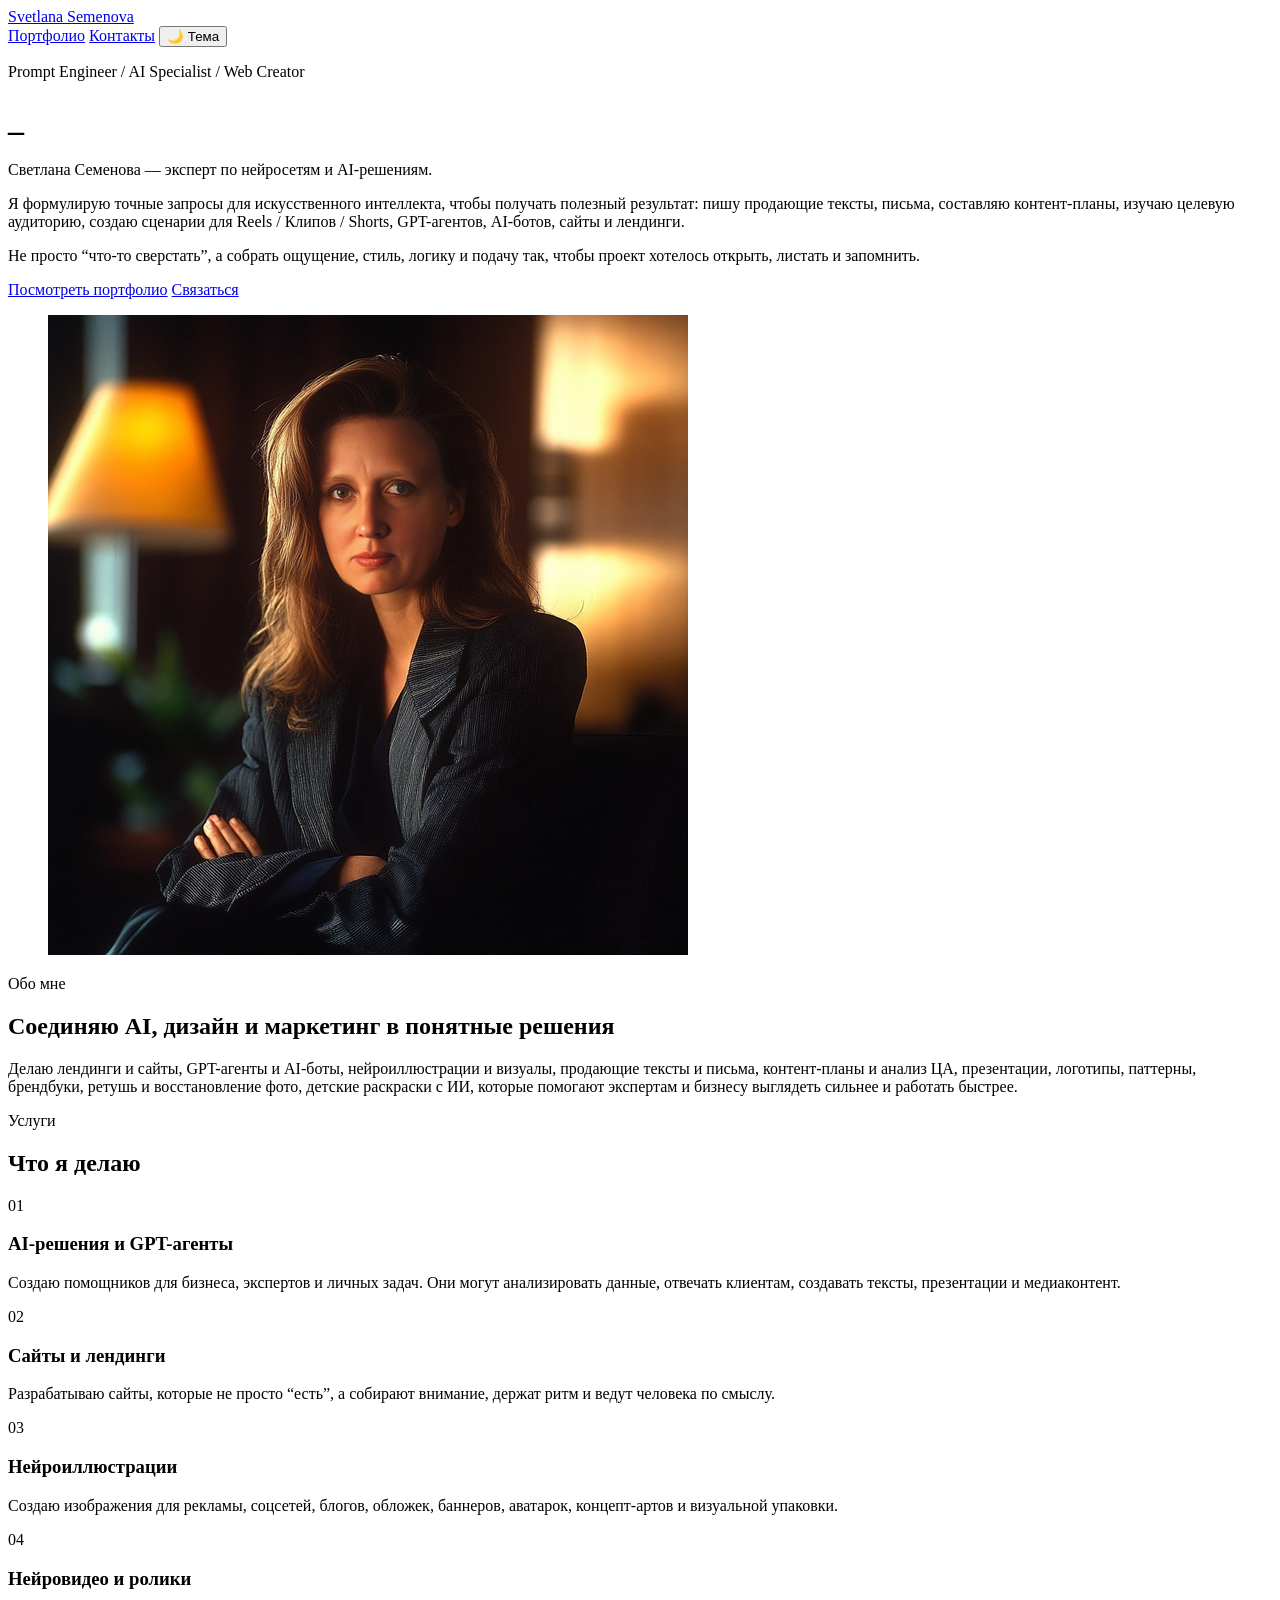
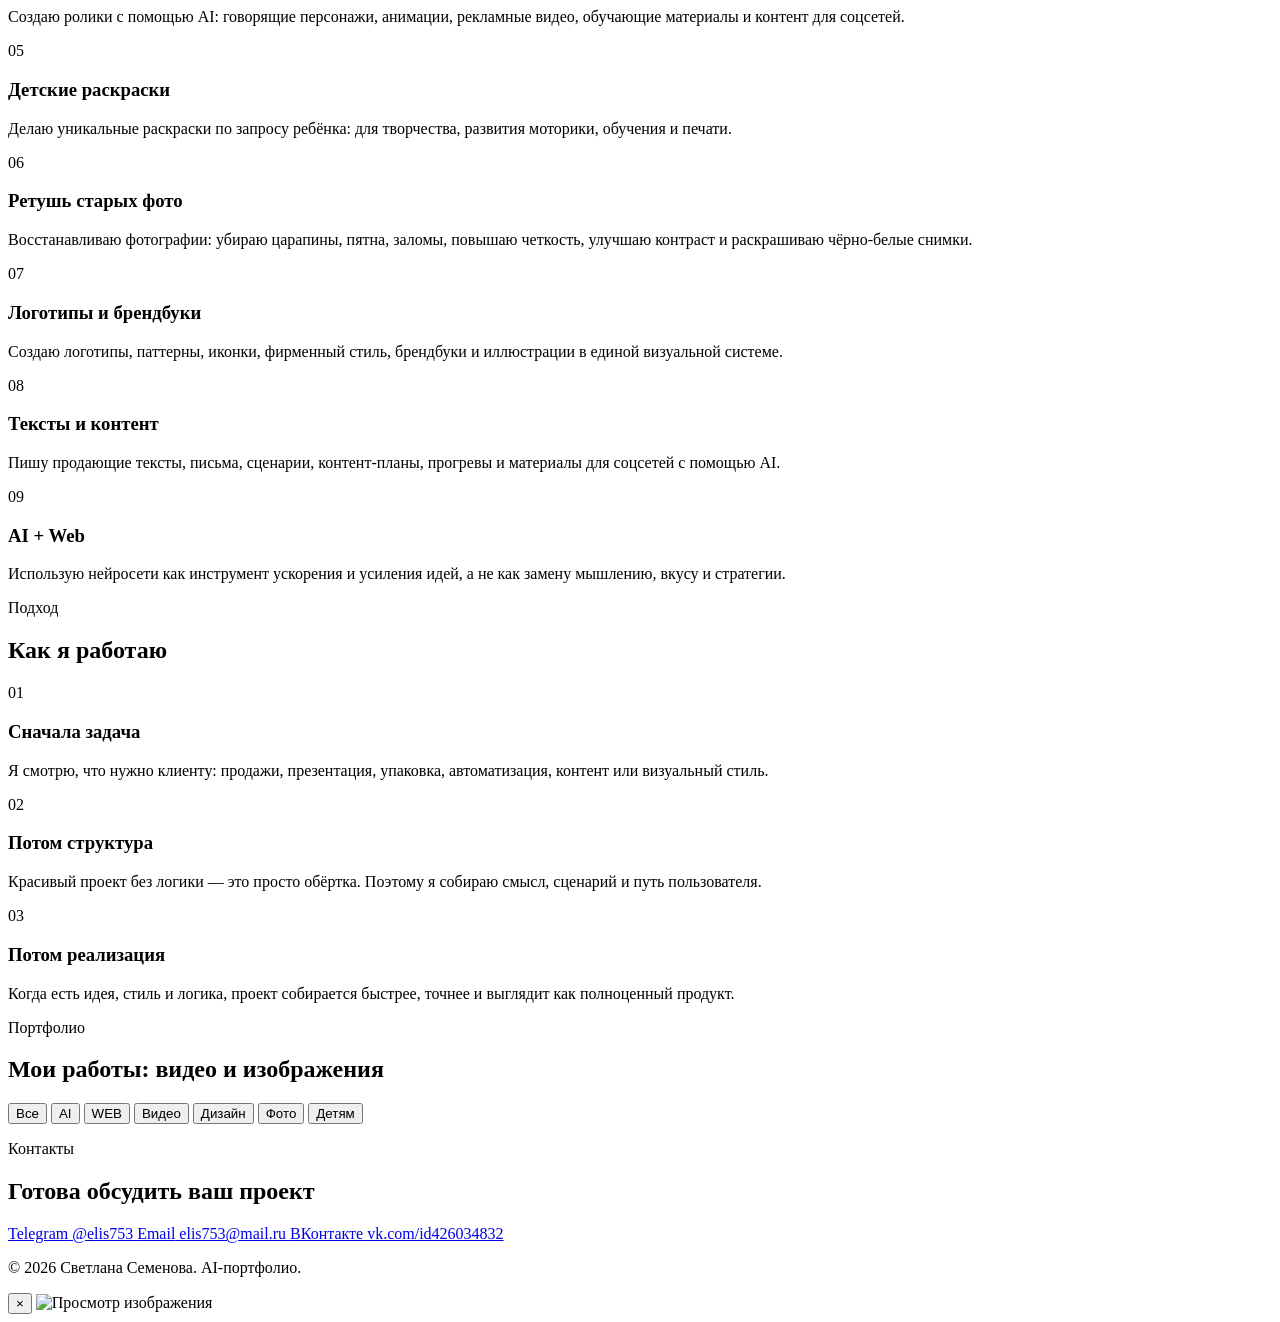
==== index.html @ 078defa5 "Add files via upload" ====
<!DOCTYPE html>
<html lang="ru">
<head>
  <meta charset="UTF-8" />
  <meta name="viewport" content="width=device-width, initial-scale=1.0" />
  <meta name="description" content="Портфолио Светланы Семеновой: AI-проекты, сайты, визуал, тексты и digital-решения." />
  <title>Светлана Семенова - AI-портфолио</title>
  <link rel="preconnect" href="https://fonts.googleapis.com" />
  <link rel="preconnect" href="https://fonts.gstatic.com" crossorigin />
  <link href="https://fonts.googleapis.com/css2?family=Manrope:wght@400;500;700;800&family=Unbounded:wght@400;600;700&display=swap" rel="stylesheet" />
  <link rel="stylesheet" href="./assets/styles.css" />
</head>
<body>
  <header class="hero" id="top">
    <div class="hero-overlay"></div>
    <nav class="nav container">
      <a class="brand" href="#top">Svetlana Semenova</a>
      <div class="nav-actions">
        <a href="#portfolio" class="nav-link">Портфолио</a>
        <a href="#contacts" class="nav-link">Контакты</a>
        <button class="theme-toggle" id="themeToggle" type="button" aria-label="Переключить тему">
          <span class="theme-toggle__icon" aria-hidden="true">🌙</span>
          <span class="theme-toggle__text">Тема</span>
        </button>
      </div>
    </nav>

    <div class="container hero-content reveal">
      <div class="hero-layout">
        <div class="hero-text">
          <p class="badge">Prompt Engineer / AI Specialist / Web Creator</p>
          <h1>
            <span class="gradient-text" id="heroTypingText"></span>
            <span class="hero-typing-cursor" id="heroTypingCursor">_</span>
          </h1>
          <p class="hero-subtitle">
            Светлана Семенова — эксперт по нейросетям и AI-решениям.
          </p>
          <p class="hero-description">
            Я формулирую точные запросы для искусственного интеллекта, чтобы получать полезный результат:
            пишу продающие тексты, письма, составляю контент-планы, изучаю целевую аудиторию,
            создаю сценарии для Reels / Клипов / Shorts, GPT-агентов, AI-ботов, сайты и лендинги.
          </p>
          <p class="hero-description">
            Не просто “что-то сверстать”, а собрать ощущение, стиль, логику и подачу так,
            чтобы проект хотелось открыть, листать и запомнить.
          </p>
          <div class="buttons">
            <a href="#portfolio" class="btn btn-primary">Посмотреть портфолио</a>
            <a href="#contacts" class="btn btn-secondary">Связаться</a>
          </div>
        </div>
        <figure class="hero-avatar-wrap">
          <img class="hero-avatar" src="./аватар.jpg" alt="Аватар Светланы Семеновой" />
        </figure>
      </div>
      <div class="hero-line" aria-hidden="true"></div>
    </div>
  </header>

  <main>
    <section class="section section-soft reveal" id="about">
      <div class="container">
        <p class="badge">Обо мне</p>
        <h2>Соединяю AI, дизайн и маркетинг в понятные решения</h2>
        <p>
          Делаю лендинги и сайты, GPT-агенты и AI-боты, нейроиллюстрации и визуалы,
          продающие тексты и письма, контент-планы и анализ ЦА, презентации,
          логотипы, паттерны, брендбуки, ретушь и восстановление фото,
          детские раскраски с ИИ, которые помогают экспертам и бизнесу
          выглядеть сильнее и работать быстрее.
        </p>
      </div>
    </section>

    <section class="section reveal" id="services">
      <div class="container">
        <p class="badge">Услуги</p>
        <h2>Что я делаю</h2>
        <div class="grid cards-3">
          <article class="card">
            <div class="card-number">01</div>
            <h3>AI-решения и GPT-агенты</h3>
            <p>
              Создаю помощников для бизнеса, экспертов и личных задач.
              Они могут анализировать данные, отвечать клиентам, создавать тексты,
              презентации и медиаконтент.
            </p>
          </article>
          <article class="card">
            <div class="card-number">02</div>
            <h3>Сайты и лендинги</h3>
            <p>
              Разрабатываю сайты, которые не просто “есть”, а собирают внимание,
              держат ритм и ведут человека по смыслу.
            </p>
          </article>
          <article class="card">
            <div class="card-number">03</div>
            <h3>Нейроиллюстрации</h3>
            <p>
              Создаю изображения для рекламы, соцсетей, блогов, обложек,
              баннеров, аватарок, концепт-артов и визуальной упаковки.
            </p>
          </article>
          <article class="card">
            <div class="card-number">04</div>
            <h3>Нейровидео и ролики</h3>
            <p>
              Создаю ролики с помощью AI: говорящие персонажи, анимации,
              рекламные видео, обучающие материалы и контент для соцсетей.
            </p>
          </article>
          <article class="card">
            <div class="card-number">05</div>
            <h3>Детские раскраски</h3>
            <p>
              Делаю уникальные раскраски по запросу ребёнка:
              для творчества, развития моторики, обучения и печати.
            </p>
          </article>
          <article class="card">
            <div class="card-number">06</div>
            <h3>Ретушь старых фото</h3>
            <p>
              Восстанавливаю фотографии: убираю царапины, пятна, заломы,
              повышаю четкость, улучшаю контраст и раскрашиваю чёрно-белые снимки.
            </p>
          </article>
          <article class="card">
            <div class="card-number">07</div>
            <h3>Логотипы и брендбуки</h3>
            <p>
              Создаю логотипы, паттерны, иконки, фирменный стиль,
              брендбуки и иллюстрации в единой визуальной системе.
            </p>
          </article>
          <article class="card">
            <div class="card-number">08</div>
            <h3>Тексты и контент</h3>
            <p>
              Пишу продающие тексты, письма, сценарии, контент-планы,
              прогревы и материалы для соцсетей с помощью AI.
            </p>
          </article>
          <article class="card">
            <div class="card-number">09</div>
            <h3>AI + Web</h3>
            <p>
              Использую нейросети как инструмент ускорения и усиления идей,
              а не как замену мышлению, вкусу и стратегии.
            </p>
          </article>
        </div>
      </div>
    </section>

    <section class="section section-soft reveal" id="approach">
      <div class="container">
        <p class="badge">Подход</p>
        <h2>Как я работаю</h2>
        <div class="grid cards-3">
          <article class="card">
            <div class="card-number">01</div>
            <h3>Сначала задача</h3>
            <p>
              Я смотрю, что нужно клиенту: продажи, презентация, упаковка,
              автоматизация, контент или визуальный стиль.
            </p>
          </article>
          <article class="card">
            <div class="card-number">02</div>
            <h3>Потом структура</h3>
            <p>
              Красивый проект без логики — это просто обёртка.
              Поэтому я собираю смысл, сценарий и путь пользователя.
            </p>
          </article>
          <article class="card">
            <div class="card-number">03</div>
            <h3>Потом реализация</h3>
            <p>
              Когда есть идея, стиль и логика, проект собирается быстрее,
              точнее и выглядит как полноценный продукт.
            </p>
          </article>
        </div>
      </div>
    </section>

    <section class="section section-soft" id="portfolio">
      <div class="container">
        <p class="badge">Портфолио</p>
        <h2>Мои работы: видео и изображения</h2>
        <div class="portfolio-filters" id="portfolioFilters" aria-label="Фильтры портфолио">
          <button class="filter-btn is-active" type="button" data-filter="all">Все</button>
          <button class="filter-btn" type="button" data-filter="ai">AI</button>
          <button class="filter-btn" type="button" data-filter="web">WEB</button>
          <button class="filter-btn" type="button" data-filter="video">Видео</button>
          <button class="filter-btn" type="button" data-filter="design">Дизайн</button>
          <button class="filter-btn" type="button" data-filter="photo">Фото</button>
          <button class="filter-btn" type="button" data-filter="kids">Детям</button>
        </div>
        <div class="portfolio-tabs" id="portfolioTabs" aria-label="Папки портфолио"></div>
        <div class="grid cards-2" id="portfolioItems"></div>
      </div>
    </section>

    <section class="section" id="contacts">
      <div class="container">
        <p class="badge">Контакты</p>
        <h2>Готова обсудить ваш проект</h2>
        <div class="contacts">
          <a class="contact-card" href="https://t.me/Elis753" target="_blank" rel="noreferrer">
            <span>Telegram</span>
            @elis753
          </a>
          <a class="contact-card" href="mailto:elis753@mail.ru">
            <span>Email</span>
            elis753@mail.ru
          </a>
          <a class="contact-card" href="https://vk.com/id426034832" target="_blank" rel="noreferrer">
            <span>ВКонтакте</span>
            vk.com/id426034832
          </a>
        </div>
      </div>
    </section>
  </main>

  <footer class="footer">
    <div class="container">
      <p>© 2026 Светлана Семенова. AI-портфолио.</p>
    </div>
  </footer>

  <div class="lightbox" id="lightbox" aria-hidden="true">
    <button class="lightbox-close" id="lightboxClose" type="button" aria-label="Закрыть просмотр">×</button>
    <img id="lightboxImage" alt="Просмотр изображения" />
  </div>

  <script src="./assets/main.js"></script>
</body>
</html>
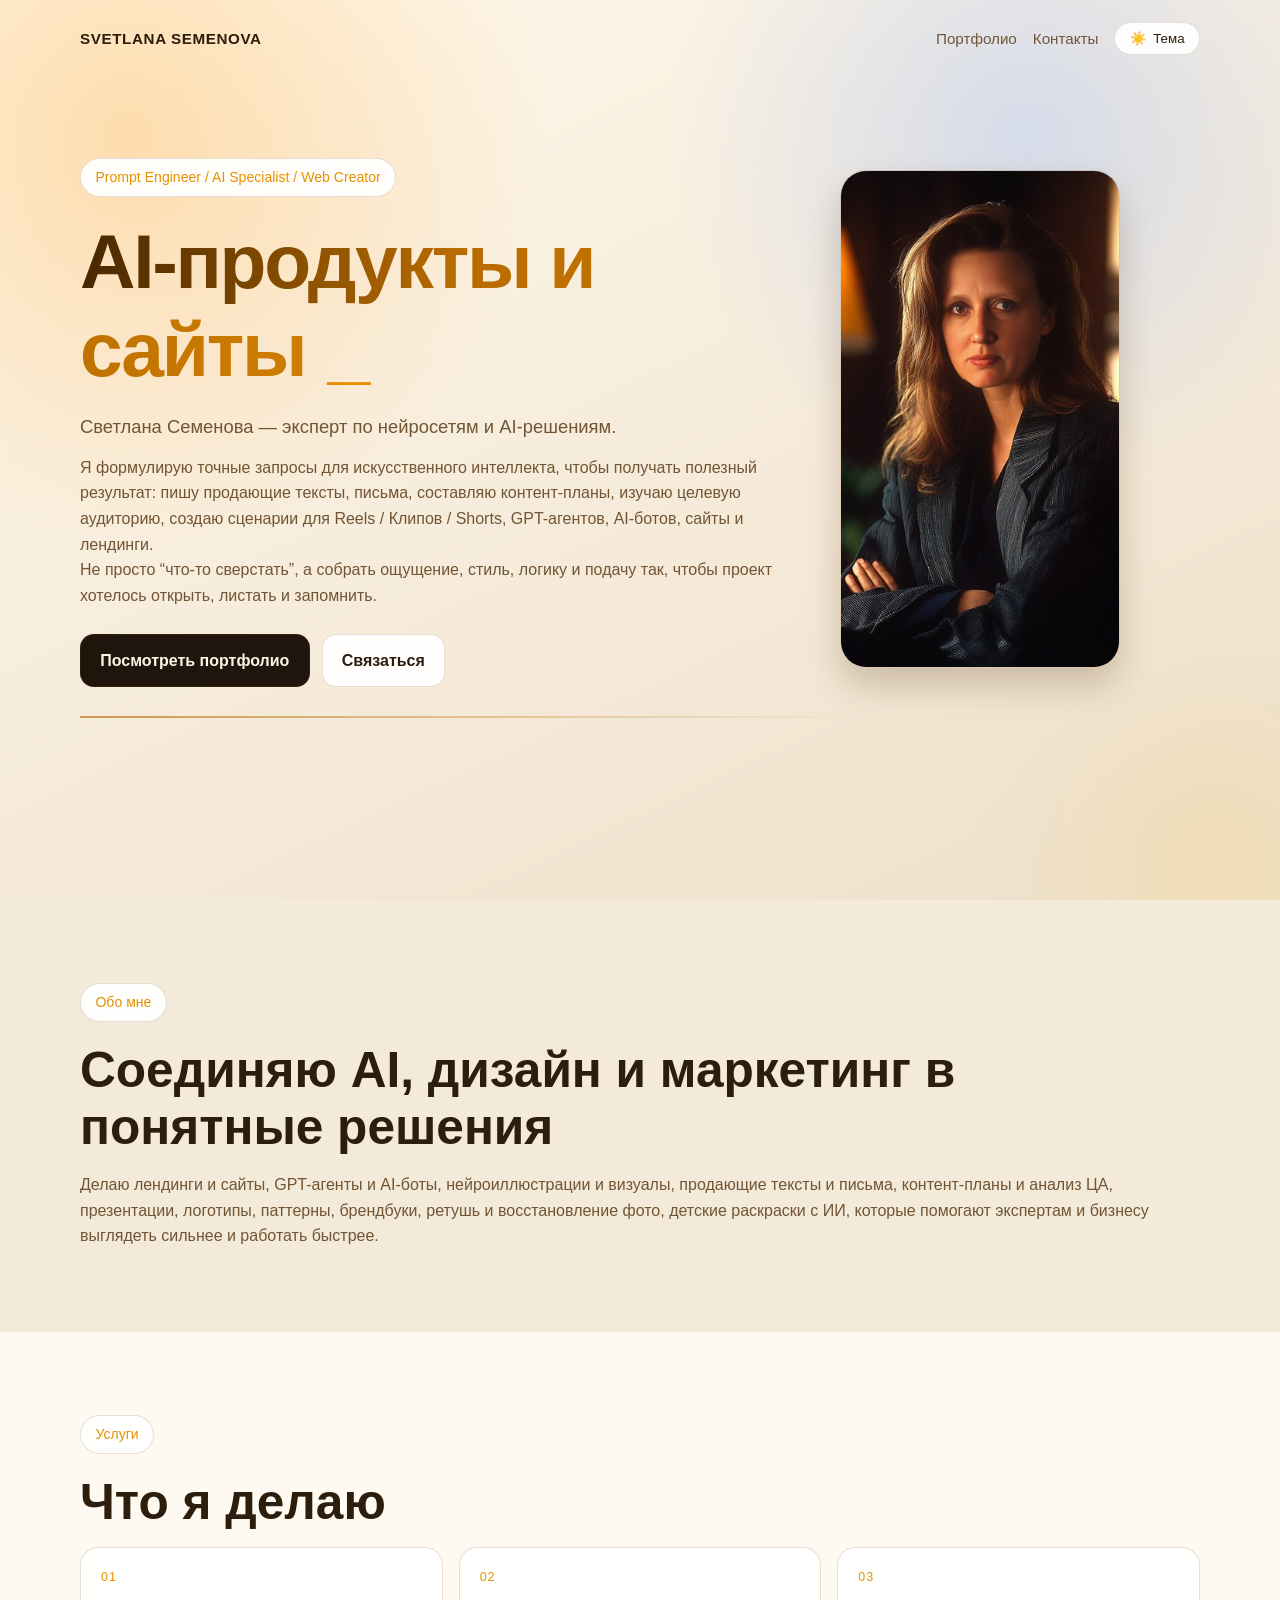
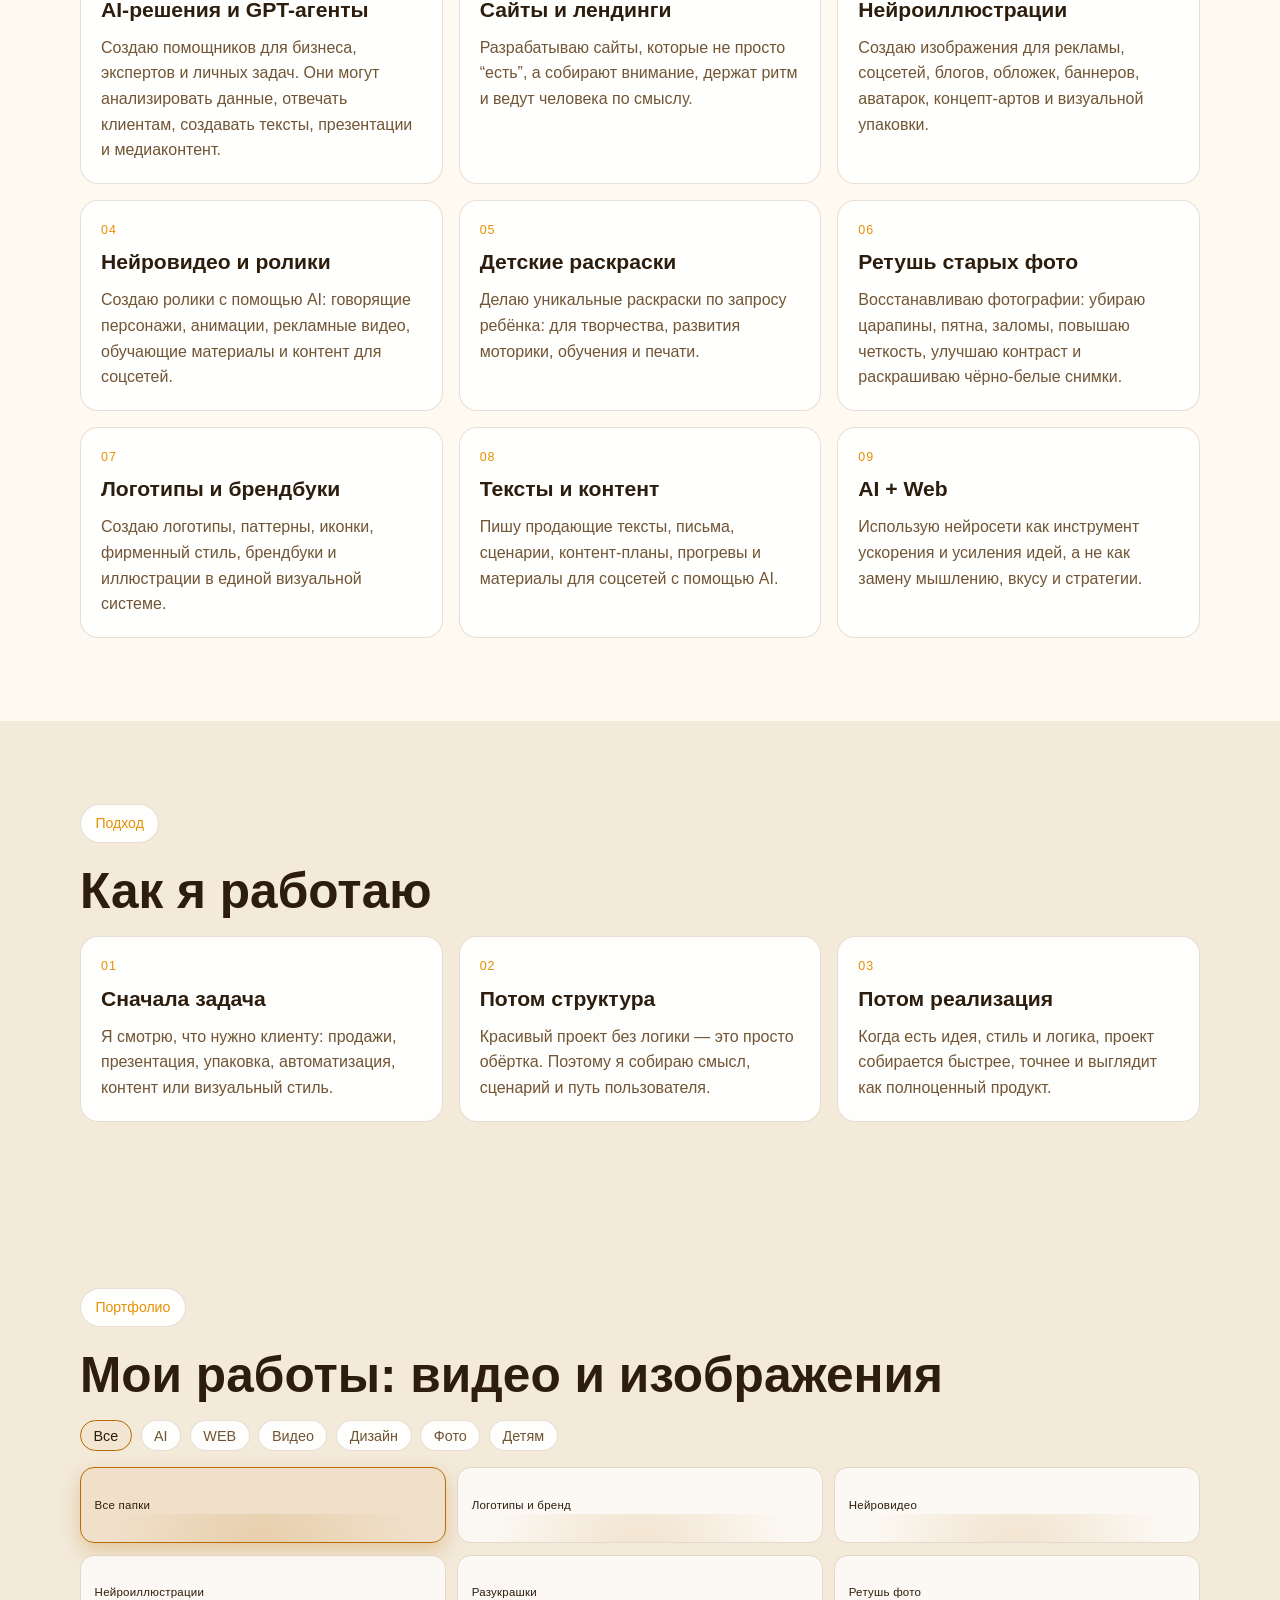
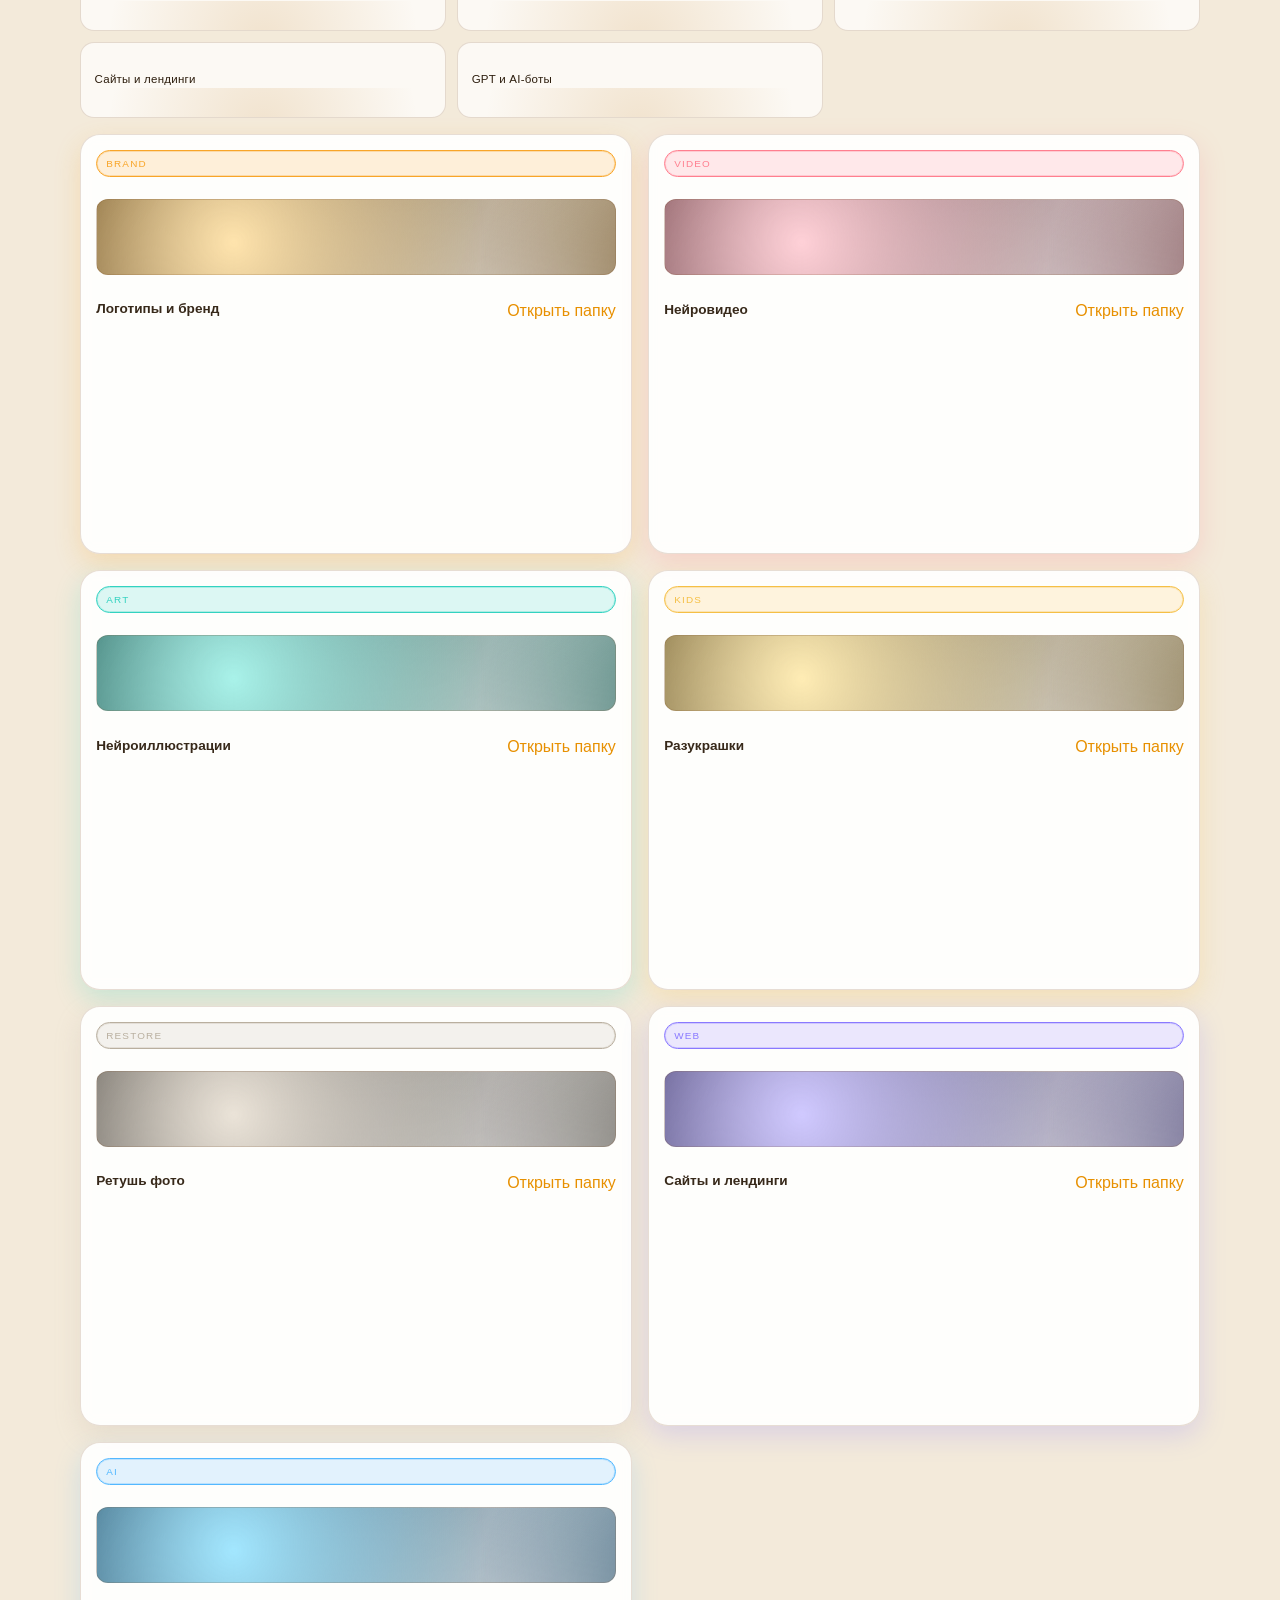
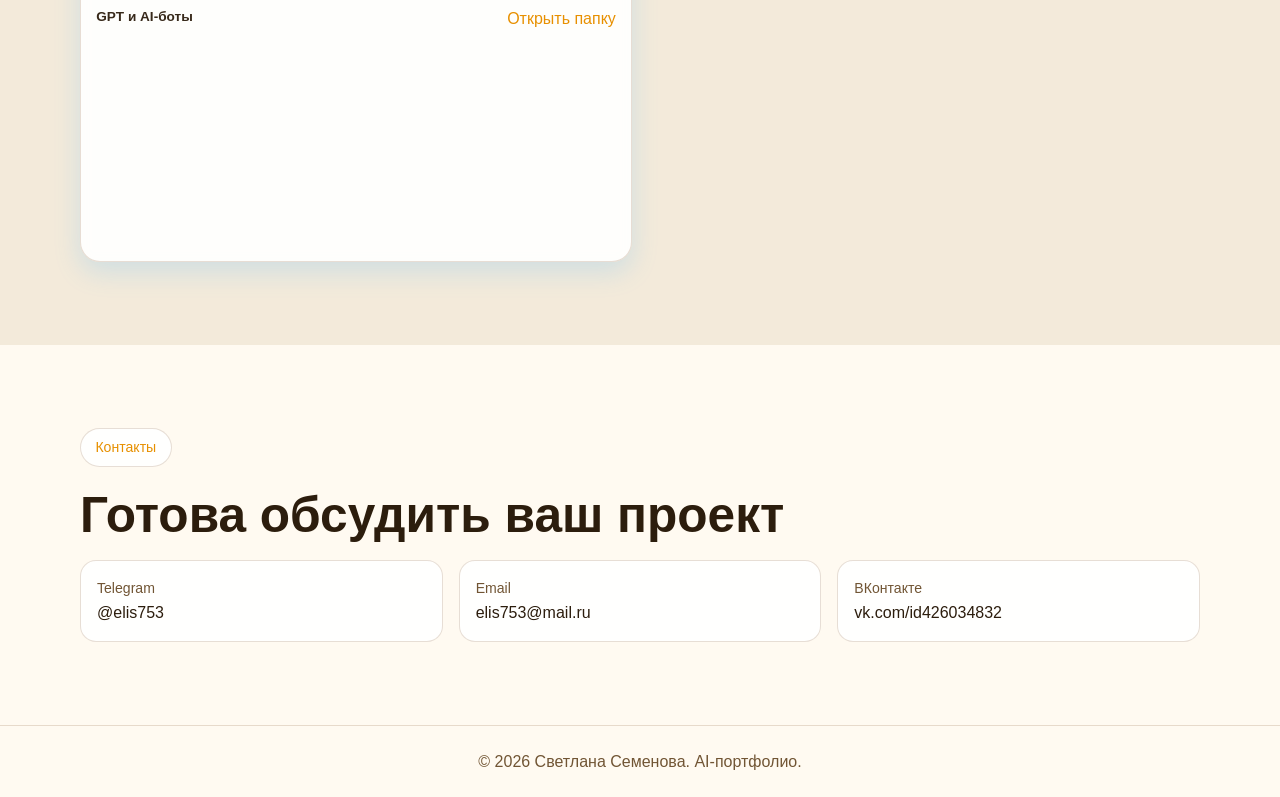
==== commit fac3beb8: "Add files via upload" ====
--- a/index.html
+++ b/index.html
@@ -51,7 +51,8 @@
           </div>
         </div>
         <figure class="hero-avatar-wrap">
-          <img class="hero-avatar" src="./аватар.jpg" alt="Аватар Светланы Семеновой" />
+          <img class="hero-avatar" id="heroAvatar" src="./аватар.jpg" alt="Аватар Светланы Семеновой" />
+          <div class="hero-avatar-fallback" id="heroAvatarFallback" aria-hidden="true">SS</div>
         </figure>
       </div>
       <div class="hero-line" aria-hidden="true"></div>
@@ -239,6 +240,7 @@
     <img id="lightboxImage" alt="Просмотр изображения" />
   </div>
 
+  <script src="./assets/portfolio-manifest.js"></script>
   <script src="./assets/main.js"></script>
 </body>
 </html>
--- a/assets/styles.css
+++ b/assets/styles.css
@@ -0,0 +1,852 @@
+:root {
+  --bg: #09090b;
+  --bg-soft: #121216;
+  --surface: rgba(18, 20, 28, 0.8);
+  --surface-border: rgba(239, 233, 208, 0.24);
+  --text: #f7f2de;
+  --text-muted: #c8c3ae;
+  --accent: #f8a529;
+  --accent-soft: #f6cf67;
+  --button-main: #f8a529;
+  --button-main-text: #1c1308;
+  --shadow: rgba(0, 0, 0, 0.42);
+  --hero-mesh:
+    radial-gradient(circle at 10% 15%, rgba(248, 165, 41, 0.3), transparent 30%),
+    radial-gradient(circle at 80% 15%, rgba(84, 121, 255, 0.22), transparent 28%),
+    linear-gradient(150deg, #0b0b0f 10%, #191923 85%);
+}
+
+body.light-theme {
+  --bg: #fffaf1;
+  --bg-soft: #f3eada;
+  --surface: rgba(255, 255, 255, 0.92);
+  --surface-border: rgba(122, 76, 29, 0.18);
+  --text: #2c1d0d;
+  --text-muted: #715534;
+  --accent: #b76b00;
+  --accent-soft: #e79000;
+  --button-main: #20150c;
+  --button-main-text: #fff5e4;
+  --shadow: rgba(73, 41, 10, 0.22);
+  --hero-mesh:
+    radial-gradient(circle at 10% 15%, rgba(255, 173, 63, 0.34), transparent 30%),
+    radial-gradient(circle at 80% 15%, rgba(148, 184, 255, 0.35), transparent 28%),
+    linear-gradient(155deg, #fef6e8 10%, #efe2ce 90%);
+}
+
+* {
+  margin: 0;
+  padding: 0;
+  box-sizing: border-box;
+}
+
+html {
+  scroll-behavior: smooth;
+}
+
+body {
+  font-family: "Manrope", "Segoe UI", sans-serif;
+  background: var(--bg);
+  color: var(--text);
+  line-height: 1.6;
+  transition: background-color 0.3s ease, color 0.3s ease;
+}
+
+a {
+  color: inherit;
+  text-decoration: none;
+}
+
+.container {
+  width: min(1120px, 92%);
+  margin: 0 auto;
+}
+
+.hero {
+  position: relative;
+  min-height: 100vh;
+  overflow: hidden;
+  background: var(--hero-mesh);
+}
+
+.hero-overlay {
+  position: absolute;
+  right: -10rem;
+  bottom: -12rem;
+  width: 28rem;
+  height: 28rem;
+  border-radius: 50%;
+  background: radial-gradient(circle, rgba(246, 207, 103, 0.24), transparent 70%);
+  filter: blur(20px);
+}
+
+.nav {
+  padding: 1.4rem 0;
+  display: flex;
+  align-items: center;
+  justify-content: space-between;
+  gap: 1rem;
+  position: relative;
+  z-index: 10;
+}
+
+.brand {
+  font-family: "Unbounded", sans-serif;
+  font-weight: 600;
+  font-size: 0.95rem;
+  letter-spacing: 0.04em;
+  text-transform: uppercase;
+}
+
+.nav-actions {
+  display: flex;
+  align-items: center;
+  gap: 1rem;
+}
+
+.nav-link {
+  color: var(--text-muted);
+  font-size: 0.95rem;
+  transition: color 0.25s ease;
+}
+
+.nav-link:hover {
+  color: var(--text);
+}
+
+.theme-toggle {
+  border: 1px solid var(--surface-border);
+  background: var(--surface);
+  color: var(--text);
+  border-radius: 999px;
+  padding: 0.5rem 0.9rem;
+  display: flex;
+  align-items: center;
+  gap: 0.4rem;
+  cursor: pointer;
+  transition: transform 0.2s ease, background-color 0.3s ease;
+  backdrop-filter: blur(8px);
+}
+
+.theme-toggle:hover {
+  transform: translateY(-2px);
+}
+
+.hero-content {
+  position: relative;
+  z-index: 2;
+  padding: 5rem 0 6rem;
+}
+
+.hero-layout {
+  display: grid;
+  grid-template-columns: minmax(0, 1.3fr) minmax(260px, 360px);
+  gap: 2.8rem;
+  align-items: center;
+}
+
+.hero-text {
+  min-width: 0;
+}
+
+.hero-avatar-wrap {
+  margin: 0;
+  justify-self: end;
+  position: relative;
+}
+
+.hero-avatar {
+  width: min(100%, 280px);
+  aspect-ratio: 9 / 16;
+  object-fit: cover;
+  border-radius: 26px;
+  border: 1px solid var(--surface-border);
+  box-shadow: 0 18px 34px var(--shadow);
+}
+
+.hero-avatar-fallback {
+  width: min(100%, 280px);
+  aspect-ratio: 9 / 16;
+  border-radius: 26px;
+  border: 1px solid var(--surface-border);
+  box-shadow: 0 18px 34px var(--shadow);
+  display: none;
+  align-items: center;
+  justify-content: center;
+  font-family: "Unbounded", sans-serif;
+  font-size: clamp(1.8rem, 4.5vw, 2.6rem);
+  letter-spacing: 0.08em;
+  color: var(--text);
+  background:
+    radial-gradient(circle at 20% 25%, color-mix(in srgb, var(--accent) 36%, transparent), transparent 42%),
+    radial-gradient(circle at 78% 70%, color-mix(in srgb, var(--accent-soft) 28%, transparent), transparent 46%),
+    linear-gradient(145deg, color-mix(in srgb, var(--bg-soft) 55%, black), color-mix(in srgb, var(--surface) 80%, black));
+}
+
+.badge {
+  display: inline-block;
+  border: 1px solid var(--surface-border);
+  background: var(--surface);
+  color: var(--accent-soft);
+  border-radius: 999px;
+  padding: 0.45rem 0.9rem;
+  margin-bottom: 1.25rem;
+  font-size: 0.88rem;
+}
+
+h1,
+h2,
+h3 {
+  font-family: "Unbounded", sans-serif;
+  line-height: 1.15;
+}
+
+h1 {
+  font-size: clamp(2.1rem, 6vw, 4.8rem);
+  max-width: 19ch;
+  letter-spacing: -0.03em;
+  margin-bottom: 1.2rem;
+}
+
+h2 {
+  font-size: clamp(1.8rem, 4.8vw, 3.1rem);
+  margin-bottom: 1rem;
+}
+
+h3 {
+  font-size: 1.32rem;
+  margin-bottom: 0.8rem;
+}
+
+.gradient-text {
+  background: linear-gradient(90deg, #ffd896, #f8a529, #ffe9bc);
+  -webkit-background-clip: text;
+  -webkit-text-fill-color: transparent;
+}
+
+.hero-typing-cursor {
+  display: inline-block;
+  margin-left: 0.2rem;
+  color: var(--accent-soft);
+  font-family: "Unbounded", sans-serif;
+  animation: cursorBlink 0.5s ease-in-out infinite alternate;
+}
+
+body.light-theme .gradient-text {
+  background: linear-gradient(90deg, #472700, #b76b00, #ce7d00);
+  -webkit-background-clip: text;
+  -webkit-text-fill-color: transparent;
+}
+
+.hero-subtitle,
+.hero-description,
+p {
+  color: var(--text-muted);
+}
+
+.hero-subtitle {
+  font-size: 1.15rem;
+  margin-bottom: 0.8rem;
+}
+
+.hero-description {
+  max-width: 50rem;
+}
+
+.buttons {
+  margin-top: 1.6rem;
+  display: flex;
+  flex-wrap: wrap;
+  gap: 0.75rem;
+}
+
+.btn {
+  border-radius: 14px;
+  padding: 0.8rem 1.2rem;
+  font-weight: 700;
+  border: 1px solid var(--surface-border);
+  transition: transform 0.25s ease, box-shadow 0.25s ease, background-color 0.25s ease;
+  backdrop-filter: blur(6px);
+}
+
+.btn:hover {
+  transform: translateY(-3px);
+  box-shadow: 0 14px 28px var(--shadow);
+}
+
+.btn-primary {
+  background: var(--button-main);
+  color: var(--button-main-text);
+}
+
+.btn-secondary {
+  background: var(--surface);
+}
+
+.section {
+  padding: 5.2rem 0;
+}
+
+.section-soft {
+  background: var(--bg-soft);
+}
+
+.section-note {
+  margin-bottom: 1.2rem;
+}
+
+.section-note--mode {
+  font-size: 0.92rem;
+  opacity: 0.9;
+  border: 1px dashed var(--surface-border);
+  border-radius: 10px;
+  padding: 0.55rem 0.7rem;
+}
+
+.portfolio-filters {
+  display: flex;
+  flex-wrap: wrap;
+  gap: 0.55rem;
+  margin-bottom: 1rem;
+}
+
+.portfolio-tabs {
+  display: grid;
+  grid-template-columns: repeat(3, minmax(0, 1fr));
+  gap: 0.7rem;
+  margin-bottom: 1rem;
+}
+
+.tab-btn {
+  border: 1px solid var(--surface-border);
+  background: color-mix(in srgb, var(--surface) 76%, transparent);
+  color: var(--text);
+  border-radius: 14px;
+  padding: 0.9rem 0.85rem;
+  min-height: 76px;
+  text-align: left;
+  font-family: "Unbounded", sans-serif;
+  font-size: 0.72rem;
+  line-height: 1.35;
+  letter-spacing: 0.02em;
+  cursor: pointer;
+  transition: color 0.2s ease, border-color 0.2s ease, background-color 0.2s ease, transform 0.2s ease, box-shadow 0.2s ease;
+  position: relative;
+  overflow: hidden;
+}
+
+.tab-btn::after {
+  content: "";
+  position: absolute;
+  inset: auto -10% -70% -10%;
+  height: 80px;
+  background: radial-gradient(circle, color-mix(in srgb, var(--accent) 35%, transparent), transparent 70%);
+  opacity: 0.45;
+}
+
+.tab-btn.is-active {
+  color: var(--text);
+  border-color: var(--accent);
+  background: color-mix(in srgb, var(--accent) 20%, var(--surface));
+  box-shadow: 0 8px 20px color-mix(in srgb, var(--accent) 28%, transparent);
+}
+
+.tab-btn:hover {
+  transform: translateY(-2px);
+}
+
+.filter-btn {
+  border: 1px solid var(--surface-border);
+  background: var(--surface);
+  color: var(--text-muted);
+  border-radius: 999px;
+  padding: 0.42rem 0.78rem;
+  font-family: "Manrope", sans-serif;
+  font-size: 0.9rem;
+  cursor: pointer;
+  transition: transform 0.2s ease, border-color 0.2s ease, color 0.2s ease;
+}
+
+.filter-btn:hover {
+  transform: translateY(-1px);
+  color: var(--text);
+}
+
+.filter-btn.is-active {
+  border-color: var(--accent);
+  color: var(--text);
+  background: color-mix(in srgb, var(--accent) 16%, var(--surface));
+}
+
+.grid {
+  display: grid;
+  gap: 1rem;
+}
+
+.cards-3 {
+  grid-template-columns: repeat(3, minmax(0, 1fr));
+}
+
+.cards-2 {
+  grid-template-columns: repeat(2, minmax(0, 1fr));
+}
+
+.card {
+  border: 1px solid var(--surface-border);
+  background: var(--surface);
+  border-radius: 18px;
+  padding: 1.25rem;
+  transition: transform 0.25s ease, border-color 0.25s ease, background-color 0.25s ease;
+  backdrop-filter: blur(7px);
+}
+
+.card:hover {
+  transform: translateY(-4px);
+  border-color: var(--accent);
+}
+
+.card-number {
+  font-family: "Unbounded", sans-serif;
+  font-size: 0.78rem;
+  letter-spacing: 0.08em;
+  color: var(--accent-soft);
+  margin-bottom: 0.6rem;
+}
+
+.folder-card {
+  position: relative;
+  overflow: hidden;
+  transition: transform 0.3s ease, border-color 0.3s ease, box-shadow 0.3s ease;
+  box-shadow: 0 10px 26px color-mix(in srgb, var(--folder-tone, var(--shadow)) 22%, transparent);
+}
+
+.folder-card::after {
+  content: "";
+  position: absolute;
+  inset: auto -30% -45% -30%;
+  height: 180px;
+  border-radius: 50%;
+  filter: blur(32px);
+  opacity: 0;
+  transition: opacity 0.28s ease;
+}
+
+.folder-card:hover::after {
+  opacity: 0.58;
+}
+
+.folder-card::before {
+  content: "";
+  position: absolute;
+  inset: -35% -25% auto -25%;
+  height: 150px;
+  background: radial-gradient(circle, color-mix(in srgb, var(--folder-tone) 36%, transparent), transparent 72%);
+  opacity: 0;
+  transform: translateY(-14px) scale(0.95);
+  transition: opacity 0.35s ease, transform 0.35s ease;
+  pointer-events: none;
+  z-index: 0;
+}
+
+.folder-card:hover::before {
+  opacity: 0.8;
+  transform: translateY(0) scale(1);
+}
+
+.folder-card.is-hidden {
+  opacity: 0;
+  transform: translateY(12px) scale(0.97);
+  pointer-events: none;
+}
+
+.portfolio-item-card {
+  display: flex;
+  flex-direction: column;
+  gap: 0.7rem;
+  overflow: hidden;
+  border-radius: 20px;
+  padding: 0.95rem;
+  min-height: 420px;
+}
+
+.portfolio-item-card.is-hidden {
+  opacity: 0;
+  transform: translateY(12px) scale(0.97);
+  pointer-events: none;
+}
+
+.portfolio-meta {
+  display: flex;
+  align-items: flex-start;
+  justify-content: space-between;
+  gap: 0.5rem;
+  min-height: 44px;
+}
+
+.portfolio-folder {
+  font-size: 0.85rem;
+  font-weight: 700;
+  color: var(--text);
+  opacity: 0.95;
+}
+
+.portfolio-link {
+  font-size: 0.82rem;
+  color: var(--accent-soft);
+  background: transparent;
+  border: 0;
+  padding: 0;
+  font: inherit;
+  cursor: pointer;
+}
+
+.portfolio-link.is-disabled {
+  opacity: 0.5;
+  pointer-events: none;
+}
+
+.media-frame {
+  width: 100%;
+  border-radius: 14px;
+  border: 1px solid var(--surface-border);
+  overflow: hidden;
+  background: rgba(0, 0, 0, 0.2);
+  box-shadow: 0 10px 24px color-mix(in srgb, var(--shadow) 80%, transparent);
+}
+
+.media-frame img,
+.media-frame video {
+  display: block;
+  width: 100%;
+  height: 100%;
+  object-fit: cover;
+  transition: transform 0.3s ease;
+}
+
+.media-frame img {
+  cursor: zoom-in;
+}
+
+.portfolio-item-card:hover .media-frame img,
+.portfolio-item-card:hover .media-frame video {
+  transform: scale(1.03);
+}
+
+.media-frame.is-image {
+  aspect-ratio: 4 / 3;
+}
+
+.media-frame.is-video {
+  aspect-ratio: 4 / 3;
+}
+
+.media-frame.media-missing {
+  display: flex;
+  align-items: center;
+  justify-content: center;
+  padding: 1rem;
+  color: var(--text-muted);
+  font-size: 0.9rem;
+}
+
+.lightbox {
+  position: fixed;
+  inset: 0;
+  background: rgba(0, 0, 0, 0.85);
+  display: none;
+  align-items: center;
+  justify-content: center;
+  z-index: 9999;
+  padding: 1.5rem;
+}
+
+.lightbox.is-open {
+  display: flex;
+}
+
+.lightbox img {
+  max-width: min(92vw, 1100px);
+  max-height: 88vh;
+  object-fit: contain;
+  border-radius: 14px;
+}
+
+.lightbox-close {
+  position: absolute;
+  top: 0.9rem;
+  right: 1rem;
+  border: 1px solid rgba(255, 255, 255, 0.25);
+  background: rgba(0, 0, 0, 0.45);
+  color: #fff;
+  border-radius: 10px;
+  font-size: 2rem;
+  line-height: 1;
+  width: 2.2rem;
+  height: 2.2rem;
+  cursor: pointer;
+}
+
+.folder-chip {
+  display: inline-flex;
+  align-items: center;
+  font-family: "Unbounded", sans-serif;
+  font-size: 0.62rem;
+  letter-spacing: 0.12em;
+  text-transform: uppercase;
+  padding: 0.28rem 0.56rem;
+  border-radius: 999px;
+  border: 1px solid currentColor;
+  margin-bottom: 0.72rem;
+  background: color-mix(in srgb, var(--folder-tone) 17%, transparent);
+  box-shadow: 0 0 0 1px color-mix(in srgb, var(--folder-tone) 28%, transparent) inset;
+}
+
+.folder-preview {
+  width: 100%;
+  height: 76px;
+  margin-bottom: 0.72rem;
+  border-radius: 12px;
+  border: 1px solid var(--surface-border);
+  position: relative;
+  overflow: hidden;
+  background-size: 165% 165%;
+  animation: previewDrift 10s ease-in-out infinite;
+}
+
+.folder-preview::before {
+  content: "";
+  position: absolute;
+  inset: 0;
+  background:
+    linear-gradient(
+      108deg,
+      color-mix(in srgb, var(--folder-tone) 0%, transparent) 0%,
+      color-mix(in srgb, var(--folder-tone) 45%, white) 35%,
+      color-mix(in srgb, var(--folder-tone) 0%, transparent) 62%
+    );
+  transform: translateX(-130%);
+  opacity: 0.5;
+  animation: previewSweep 5.4s ease-in-out infinite;
+}
+
+.folder-ai {
+  --folder-tone: #53b8ff;
+  --folder-tone-soft: #6ad8ff;
+}
+
+.folder-web {
+  --folder-tone: #8a79ff;
+  --folder-tone-soft: #b3a8ff;
+}
+
+.folder-brand {
+  --folder-tone: #f8a529;
+  --folder-tone-soft: #ffd37b;
+}
+
+.folder-video {
+  --folder-tone: #ff7f8f;
+  --folder-tone-soft: #ffb4bf;
+}
+
+.folder-art {
+  --folder-tone: #33d2c0;
+  --folder-tone-soft: #74eadc;
+}
+
+.folder-kids {
+  --folder-tone: #f5bf45;
+  --folder-tone-soft: #ffe187;
+}
+
+.folder-restore {
+  --folder-tone: #b9af9f;
+  --folder-tone-soft: #ded2c0;
+}
+
+.folder-card .folder-chip {
+  color: var(--folder-tone);
+}
+
+.folder-card::after {
+  background: radial-gradient(circle, var(--folder-tone), transparent 70%);
+}
+
+.folder-card .folder-preview {
+  background-image:
+    radial-gradient(circle at 16% 35%, color-mix(in srgb, var(--folder-tone-soft) 62%, white), transparent 35%),
+    radial-gradient(circle at 75% 65%, color-mix(in srgb, var(--folder-tone) 42%, black), transparent 40%),
+    linear-gradient(120deg, color-mix(in srgb, var(--folder-tone) 34%, #080808), transparent 70%),
+    linear-gradient(150deg, color-mix(in srgb, var(--folder-tone-soft) 24%, transparent), transparent 60%);
+}
+
+.folder-card:hover {
+  box-shadow:
+    0 16px 34px color-mix(in srgb, var(--folder-tone) 24%, transparent),
+    0 0 0 1px color-mix(in srgb, var(--folder-tone) 38%, transparent) inset;
+}
+
+.folder-card:hover .folder-preview {
+  filter: saturate(1.2) brightness(1.04);
+}
+
+.folder-card:hover .folder-chip {
+  background: color-mix(in srgb, var(--folder-tone) 30%, transparent);
+}
+
+.folder-name {
+  font-weight: 700;
+  margin-bottom: 0.5rem;
+  color: var(--text);
+}
+
+.status-pill {
+  margin-top: 0.8rem;
+  display: inline-flex;
+  padding: 0.22rem 0.68rem;
+  font-size: 0.82rem;
+  border-radius: 999px;
+  border: 1px dashed var(--surface-border);
+  color: var(--text-muted);
+}
+
+.contacts {
+  display: grid;
+  grid-template-columns: repeat(3, minmax(0, 1fr));
+  gap: 1rem;
+}
+
+.contact-card {
+  border: 1px solid var(--surface-border);
+  background: var(--surface);
+  border-radius: 16px;
+  padding: 1rem;
+  transition: transform 0.25s ease, border-color 0.25s ease;
+  backdrop-filter: blur(7px);
+}
+
+.contact-card:hover {
+  transform: translateY(-3px);
+  border-color: var(--accent);
+}
+
+.contact-card span {
+  display: block;
+  color: var(--text-muted);
+  font-size: 0.88rem;
+}
+
+.footer {
+  border-top: 1px solid var(--surface-border);
+  padding: 1.4rem 0;
+  text-align: center;
+  color: var(--text-muted);
+}
+
+.reveal {
+  opacity: 1;
+  transform: translateY(0) scale(1);
+}
+
+body.js-ready .reveal {
+  opacity: 0;
+  transform: translateY(26px) scale(0.985);
+  transition: opacity 0.7s ease, transform 0.7s ease;
+}
+
+body.js-ready .reveal.is-visible {
+  opacity: 1;
+  transform: translateY(0) scale(1);
+}
+
+.hero-line {
+  margin-top: 1.8rem;
+  height: 2px;
+  width: min(100%, 780px);
+  background: linear-gradient(90deg, var(--accent), transparent);
+  opacity: 0.65;
+}
+
+@keyframes previewDrift {
+  0%,
+  100% {
+    background-position: 0% 50%;
+  }
+  50% {
+    background-position: 100% 50%;
+  }
+}
+
+@keyframes previewSweep {
+  0%,
+  100% {
+    transform: translateX(-130%);
+    opacity: 0;
+  }
+  20% {
+    opacity: 0.3;
+  }
+  55% {
+    transform: translateX(130%);
+    opacity: 0.52;
+  }
+  70% {
+    opacity: 0.2;
+  }
+}
+
+@keyframes cursorBlink {
+  from {
+    opacity: 1;
+  }
+  to {
+    opacity: 0.15;
+  }
+}
+
+@media (max-width: 920px) {
+  .cards-3,
+  .cards-2,
+  .contacts {
+    grid-template-columns: 1fr;
+  }
+
+  .portfolio-tabs {
+    grid-template-columns: 1fr 1fr;
+  }
+
+  .hero-layout {
+    grid-template-columns: 1fr;
+  }
+
+  .hero-avatar-wrap {
+    justify-self: start;
+  }
+
+  .hero-avatar {
+    max-width: 220px;
+  }
+}
+
+@media (max-width: 680px) {
+  .nav {
+    flex-wrap: wrap;
+  }
+
+  .hero-content {
+    padding-top: 2.2rem;
+  }
+
+  .buttons {
+    flex-direction: column;
+  }
+
+  .btn {
+    width: 100%;
+    text-align: center;
+  }
+
+  .portfolio-tabs {
+    grid-template-columns: 1fr;
+  }
+}
